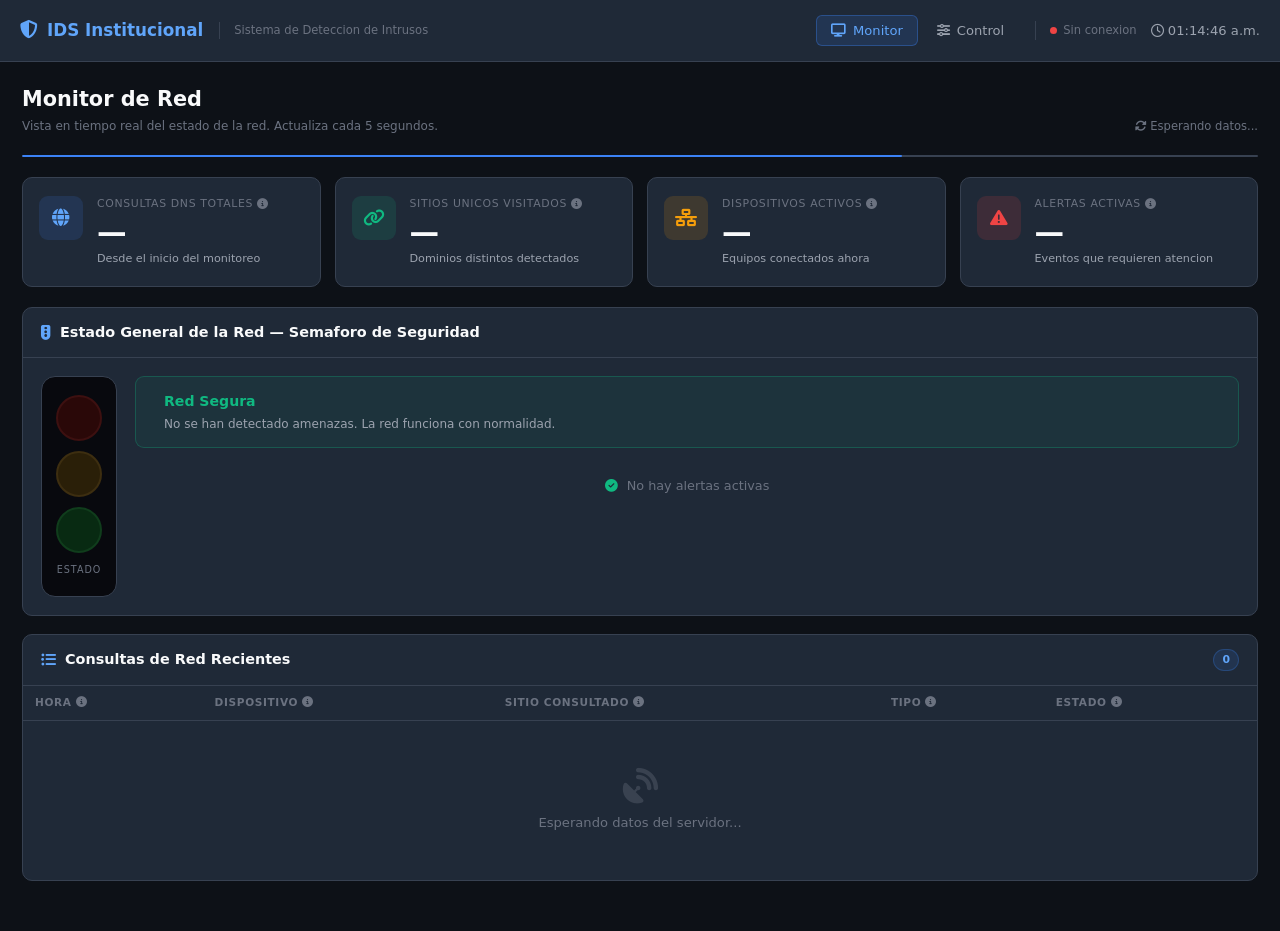
==== index.html @ 602c81d4 "feat: separar en index.html, css/styles.css y js/app.js" ====
<!DOCTYPE html>
<html lang="es">
<head>
<meta charset="UTF-8">
<meta name="viewport" content="width=device-width, initial-scale=1.0">
<title>IDS Institucional — Dashboard</title>
<link rel="stylesheet" href="https://cdnjs.cloudflare.com/ajax/libs/font-awesome/6.5.0/css/all.min.css">
<link rel="stylesheet" href="css/styles.css">
</head>
<body>

<!-- ─── Navbar ───────────────────────────────────────────────────────────────── -->
<nav class="navbar">
  <a class="brand" href="#">
    <i class="fas fa-shield-halved"></i>
    IDS Institucional
  </a>
  <span class="brand-sub">Sistema de Deteccion de Intrusos</span>

  <div class="nav-tabs">
    <button class="tab-btn active" id="tab-monitor" onclick="switchView('monitor')">
      <i class="fas fa-display"></i> Monitor
    </button>
    <button class="tab-btn" id="tab-control" onclick="switchView('control')">
      <i class="fas fa-sliders"></i> Control
    </button>
  </div>

  <div class="navbar-right">
    <div class="conn-pill">
      <div class="conn-dot ok" id="conn-dot"></div>
      <span id="conn-lbl">Conectando...</span>
    </div>
    <div class="clock"><i class="far fa-clock"></i> <span id="clock">--:--:--</span></div>
  </div>
</nav>

<!-- ─── Toasts ────────────────────────────────────────────────────────────────── -->
<div class="toast-wrap" id="toasts"></div>

<!-- ─── Modal ────────────────────────────────────────────────────────────────── -->
<div class="backdrop" id="backdrop">
  <div class="modal">
    <div class="modal-ttl" id="m-ttl">
      <i class="fas fa-triangle-exclamation"></i> Confirmar accion
    </div>
    <div class="modal-body" id="m-body">Esta accion es irreversible. Desea continuar?</div>
    <div class="modal-acts">
      <button class="btn btn-ghost" onclick="closeModal()">Cancelar</button>
      <button class="btn btn-danger" id="m-ok">Confirmar</button>
    </div>
  </div>
</div>

<!-- ─── Main ──────────────────────────────────────────────────────────────────── -->
<main class="main">

  <!-- ════════════════════════════════════════════════════════════════════════
       MONITOR VIEW
  ═══════════════════════════════════════════════════════════════════════════ -->
  <div id="view-monitor" class="view active">

    <div class="page-hdr">
      <div>
        <h1>Monitor de Red</h1>
        <p>Vista en tiempo real del estado de la red. Actualiza cada 5 segundos.</p>
      </div>
      <div class="last-upd" id="last-upd">
        <i class="fas fa-rotate"></i> Esperando datos...
      </div>
    </div>

    <div class="prog-bar"><div class="prog-fill" id="prog" style="width:100%"></div></div>

    <!-- Stats -->
    <div class="stats-grid">

      <div class="stat-card">
        <div class="stat-ico ico-blue"><i class="fas fa-globe"></i></div>
        <div>
          <div class="stat-lbl">
            <span class="tip-wrap">
              Consultas DNS totales
              <i class="fas fa-circle-info tip-ico"></i>
              <span class="tip-box">Numero de veces que los dispositivos buscaron una direccion en Internet desde que el sistema esta activo.</span>
            </span>
          </div>
          <div class="stat-val" id="s-dns">—</div>
          <div class="stat-desc">Desde el inicio del monitoreo</div>
        </div>
      </div>

      <div class="stat-card">
        <div class="stat-ico ico-green"><i class="fas fa-link"></i></div>
        <div>
          <div class="stat-lbl">
            <span class="tip-wrap">
              Sitios unicos visitados
              <i class="fas fa-circle-info tip-ico"></i>
              <span class="tip-box">Cantidad de sitios web o servicios de Internet distintos a los que se conectaron los equipos.</span>
            </span>
          </div>
          <div class="stat-val" id="s-dom">—</div>
          <div class="stat-desc">Dominios distintos detectados</div>
        </div>
      </div>

      <div class="stat-card">
        <div class="stat-ico ico-yellow"><i class="fas fa-network-wired"></i></div>
        <div>
          <div class="stat-lbl">
            <span class="tip-wrap">
              Dispositivos activos
              <i class="fas fa-circle-info tip-ico"></i>
              <span class="tip-box">Equipos (computadoras, celulares, impresoras, etc.) que estan generando trafico de red en este momento.</span>
            </span>
          </div>
          <div class="stat-val" id="s-ips">—</div>
          <div class="stat-desc">Equipos conectados ahora</div>
        </div>
      </div>

      <div class="stat-card">
        <div class="stat-ico ico-red"><i class="fas fa-triangle-exclamation"></i></div>
        <div>
          <div class="stat-lbl">
            <span class="tip-wrap">
              Alertas activas
              <i class="fas fa-circle-info tip-ico"></i>
              <span class="tip-box">Situaciones sospechosas o peligrosas que el sistema detecto y que requieren atencion del administrador.</span>
            </span>
          </div>
          <div class="stat-val" id="s-alr">—</div>
          <div class="stat-desc">Eventos que requieren atencion</div>
        </div>
      </div>

    </div>

    <!-- Traffic light -->
    <div class="card">
      <div class="card-hdr">
        <i class="fas fa-traffic-light" style="color:var(--blue2)"></i>
        <span class="card-title">Estado General de la Red — Semaforo de Seguridad</span>
      </div>
      <div class="card-body">
        <div class="tl-section">

          <div class="tl-casing">
            <div class="light l-red"    id="l-red"></div>
            <div class="light l-yellow" id="l-yellow"></div>
            <div class="light l-green"  id="l-green"></div>
            <div class="tl-label">Estado</div>
          </div>

          <div class="tl-info">
            <div class="status-banner green" id="sb">
              <i class="fas fa-shield-check sb-icon" id="sb-ico"></i>
              <div>
                <div class="sb-title" id="sb-ttl">Red Segura</div>
                <div class="sb-desc"  id="sb-desc">No se han detectado amenazas. La red funciona con normalidad.</div>
              </div>
            </div>
            <div class="alerts-list" id="alerts-list">
              <div class="no-alerts">
                <i class="fas fa-circle-check" style="color:var(--green);margin-right:5px;"></i>
                No hay alertas activas
              </div>
            </div>
          </div>

        </div>
      </div>
    </div>

    <!-- DNS table -->
    <div class="card">
      <div class="card-hdr">
        <i class="fas fa-list-ul" style="color:var(--blue2)"></i>
        <span class="card-title">Consultas de Red Recientes</span>
        <span class="card-badge" id="q-count">0</span>
      </div>
      <div class="tbl-wrap">
        <table>
          <thead>
            <tr>
              <th><span class="tip-wrap">Hora <i class="fas fa-circle-info tip-ico"></i><span class="tip-box">Momento exacto en que el dispositivo hizo la consulta.</span></span></th>
              <th><span class="tip-wrap">Dispositivo <i class="fas fa-circle-info tip-ico"></i><span class="tip-box">Identificador del equipo dentro de la red que realizo la consulta.</span></span></th>
              <th><span class="tip-wrap">Sitio consultado <i class="fas fa-circle-info tip-ico"></i><span class="tip-box">Pagina web o servicio al que intento acceder el dispositivo.</span></span></th>
              <th><span class="tip-wrap">Tipo <i class="fas fa-circle-info tip-ico"></i><span class="tip-box">Clase de consulta. "A" significa busqueda de un sitio web por nombre.</span></span></th>
              <th><span class="tip-wrap">Estado <i class="fas fa-circle-info tip-ico"></i><span class="tip-box">Normal = sin riesgo. No autorizado = dispositivo fuera de la lista blanca.</span></span></th>
            </tr>
          </thead>
          <tbody id="dns-body">
            <tr><td colspan="5"><div class="empty"><i class="fas fa-satellite-dish"></i><p>Esperando datos del servidor...</p></div></td></tr>
          </tbody>
        </table>
      </div>
    </div>

  </div><!-- /view-monitor -->


  <!-- ════════════════════════════════════════════════════════════════════════
       CONTROL VIEW
  ═══════════════════════════════════════════════════════════════════════════ -->
  <div id="view-control" class="view">

    <div class="page-hdr">
      <div>
        <h1>Panel de Control</h1>
        <p>Administracion de listas de acceso y configuracion del sistema IDS.</p>
      </div>
    </div>

    <div class="ctrl-grid">

      <!-- Whitelist add -->
      <div class="card">
        <div class="card-hdr">
          <i class="fas fa-shield-check" style="color:var(--green)"></i>
          <span class="card-title">Agregar a Lista Blanca</span>
        </div>
        <div class="card-body">
          <p style="font-size:.76rem;color:var(--txt3);margin-bottom:13px;">
            Dispositivos autorizados cuyo trafico no genera alertas.
          </p>

          <div class="fgroup">
            <label class="flabel"><i class="fas fa-tags"></i> Tipo de entrada</label>
            <div class="type-sel">
              <button class="type-tag sel" data-wlt="ip" onclick="selWlType(this)">
                <i class="fas fa-circle-nodes"></i> Direccion IP
              </button>
              <button class="type-tag" data-wlt="mac" onclick="selWlType(this)">
                <i class="fas fa-microchip"></i> MAC Address
              </button>
            </div>
          </div>

          <div class="fgroup">
            <label class="flabel" for="wl-val"><i class="fas fa-keyboard"></i> Valor</label>
            <input class="finput" id="wl-val" type="text"
              placeholder="Ej: 192.168.1.100" autocomplete="off">
            <div class="fhelper" id="wl-help">Ingrese la direccion IP del dispositivo a autorizar.</div>
          </div>

          <div class="fgroup">
            <label class="flabel" for="wl-desc"><i class="fas fa-comment"></i> Descripcion (opcional)</label>
            <input class="finput" id="wl-desc" type="text"
              placeholder="Ej: Laptop del director, Impresora sala A">
          </div>

          <button class="btn btn-ok btn-full" onclick="addWhitelist()">
            <i class="fas fa-plus"></i> Agregar a lista blanca
          </button>
        </div>
      </div>

      <!-- Blacklist add -->
      <div class="card">
        <div class="card-hdr">
          <i class="fas fa-ban" style="color:var(--red)"></i>
          <span class="card-title">Agregar a Lista Negra</span>
        </div>
        <div class="card-body">
          <p style="font-size:.76rem;color:var(--txt3);margin-bottom:13px;">
            Direcciones IP bloqueadas. Su trafico generara alertas criticas.
          </p>

          <div class="fgroup">
            <label class="flabel" for="bl-ip"><i class="fas fa-circle-nodes"></i> Direccion IP a bloquear</label>
            <input class="finput" id="bl-ip" type="text"
              placeholder="Ej: 203.0.113.45" autocomplete="off">
            <div class="fhelper">Ingrese la IP externa o interna a bloquear.</div>
          </div>

          <div class="fgroup">
            <label class="flabel" for="bl-reason"><i class="fas fa-clipboard"></i> Motivo del bloqueo</label>
            <input class="finput" id="bl-reason" type="text"
              placeholder="Ej: IP asociada a malware detectado">
          </div>

          <div class="fgroup">
            <label class="flabel" for="bl-sev"><i class="fas fa-gauge"></i> Nivel de amenaza</label>
            <select class="fselect" id="bl-sev">
              <option value="high">Alto — Bloqueo inmediato</option>
              <option value="medium">Medio — Monitorear y alertar</option>
              <option value="low">Bajo — Solo registrar</option>
            </select>
          </div>

          <button class="btn btn-danger btn-full" onclick="addBlacklist()">
            <i class="fas fa-ban"></i> Agregar a lista negra
          </button>
        </div>
      </div>

    </div><!-- /ctrl-grid -->

    <div class="ctrl-grid">

      <!-- Admin config -->
      <div class="card">
        <div class="card-hdr">
          <i class="fas fa-gear" style="color:var(--yellow)"></i>
          <span class="card-title">Configuracion del Sistema</span>
        </div>
        <div class="card-body">

          <div class="fgroup">
            <label class="flabel" for="adm-email"><i class="fas fa-envelope"></i> Correo del administrador</label>
            <input class="finput" id="adm-email" type="email"
              placeholder="admin@institucion.edu" autocomplete="off">
            <div class="fhelper">Las alertas criticas se enviaran a este correo.</div>
          </div>

          <button class="btn btn-primary btn-full" onclick="saveEmail()" style="margin-bottom:14px;">
            <i class="fas fa-floppy-disk"></i> Guardar correo
          </button>

          <div class="divider"></div>

          <div style="margin-bottom:10px;">
            <div style="font-size:.84rem;font-weight:600;margin-bottom:3px;">Gestion de registros</div>
            <div style="font-size:.73rem;color:var(--txt3);">
              Elimina todos los registros de eventos del sistema. Esta accion es permanente e irreversible.
            </div>
          </div>

          <button class="btn btn-warn btn-full" onclick="confirmClearLogs()">
            <i class="fas fa-trash-can"></i> Limpiar todos los logs
          </button>

        </div>
      </div>

      <!-- System status -->
      <div class="card">
        <div class="card-hdr">
          <i class="fas fa-server" style="color:var(--blue2)"></i>
          <span class="card-title">Estado del Sistema</span>
        </div>
        <div class="card-body">
          <div class="sys-row">
            <span class="sys-row-lbl"><i class="fas fa-plug"></i> API Backend</span>
            <span class="badge b-ok" id="api-badge"><i class="fas fa-circle"></i> En linea</span>
          </div>
          <div class="sys-row">
            <span class="sys-row-lbl"><i class="fas fa-rotate"></i> Actualizacion automatica</span>
            <span class="badge b-info"><i class="fas fa-circle"></i> Cada 5 seg</span>
          </div>
          <div class="sys-row">
            <span class="sys-row-lbl"><i class="fas fa-shield"></i> Modo proteccion</span>
            <span class="badge b-ok"><i class="fas fa-circle"></i> Activo</span>
          </div>
          <div class="sys-row">
            <span class="sys-row-lbl"><i class="fas fa-calendar"></i> Ultima sincronizacion</span>
            <span style="font-size:.74rem;color:var(--txt3);" id="ctrl-upd">—</span>
          </div>
          <div class="sys-row">
            <span class="sys-row-lbl"><i class="fas fa-location-dot"></i> Servidor</span>
            <span class="code-tag">192.168.1.80:5000</span>
          </div>
        </div>
      </div>

    </div><!-- /ctrl-grid -->

    <!-- Whitelist table -->
    <div class="card">
      <div class="card-hdr">
        <i class="fas fa-list-check" style="color:var(--green)"></i>
        <span class="card-title">Lista Blanca Actual</span>
        <span class="card-badge" id="wl-count">0 entradas</span>
        <button class="btn btn-ghost btn-sm" style="margin-left:auto;" onclick="loadWhitelist()">
          <i class="fas fa-rotate"></i> Actualizar
        </button>
      </div>
      <div class="tbl-wrap">
        <table>
          <thead>
            <tr>
              <th>Tipo</th>
              <th>Valor</th>
              <th>Descripcion</th>
              <th>Fecha de alta</th>
              <th style="text-align:center;">Accion</th>
            </tr>
          </thead>
          <tbody id="wl-body">
            <tr><td colspan="5"><div class="empty"><i class="fas fa-list-check"></i><p>Cargando lista blanca...</p></div></td></tr>
          </tbody>
        </table>
      </div>
    </div>

  </div><!-- /view-control -->

</main>

<script src="js/app.js"></script>
</body>
</html>
---- css/styles.css ----
*, *::before, *::after { box-sizing: border-box; margin: 0; padding: 0; }

:root {
  --bg:       #0d1117;
  --card:     #1f2937;
  --card2:    #161b24;
  --border:   #374151;
  --txt:      #f9fafb;
  --txt2:     #9ca3af;
  --txt3:     #6b7280;
  --blue:     #3b82f6;
  --blue2:    #60a5fa;
  --green:    #10b981;
  --yellow:   #f59e0b;
  --red:      #ef4444;
  --nav-h:    62px;
}

body {
  font-family: 'Segoe UI', system-ui, -apple-system, sans-serif;
  background: var(--bg);
  color: var(--txt);
  min-height: 100vh;
  line-height: 1.5;
  font-size: 14px;
}

/* ─── Scrollbar ─────────────────────────────────────────────────────────────── */
::-webkit-scrollbar { width: 6px; height: 6px; }
::-webkit-scrollbar-track { background: var(--bg); }
::-webkit-scrollbar-thumb { background: var(--border); border-radius: 3px; }

/* ─── Navbar ─────────────────────────────────────────────────────────────────── */
.navbar {
  position: fixed; top: 0; left: 0; right: 0;
  height: var(--nav-h);
  background: var(--card);
  border-bottom: 1px solid var(--border);
  display: flex; align-items: center;
  padding: 0 20px; gap: 16px;
  z-index: 200;
}
.brand {
  display: flex; align-items: center; gap: 9px;
  font-size: 1.05rem; font-weight: 700; color: var(--blue2);
  white-space: nowrap; text-decoration: none;
}
.brand i { font-size: 1.15rem; }
.brand-sub {
  font-size: 0.72rem; color: var(--txt3);
  border-left: 1px solid var(--border); padding-left: 14px;
  white-space: nowrap;
}
.nav-tabs { display: flex; gap: 4px; margin-left: auto; }
.tab-btn {
  display: flex; align-items: center; gap: 7px;
  padding: 7px 14px; border-radius: 6px; border: 1px solid transparent;
  background: transparent; color: var(--txt2);
  font-size: 0.82rem; font-weight: 500; cursor: pointer;
  transition: all .18s; font-family: inherit;
}
.tab-btn:hover { background: rgba(255,255,255,.05); color: var(--txt); }
.tab-btn.active {
  background: rgba(59,130,246,.14);
  border-color: rgba(59,130,246,.35);
  color: var(--blue2);
}
.navbar-right {
  display: flex; align-items: center; gap: 14px;
  border-left: 1px solid var(--border); padding-left: 14px;
}
.conn-pill {
  display: flex; align-items: center; gap: 6px;
  font-size: 0.72rem; color: var(--txt3);
}
.conn-dot {
  width: 7px; height: 7px; border-radius: 50%;
  background: var(--green);
}
.conn-dot.off { background: var(--red); }
.conn-dot.ok  { animation: blink 2s infinite; }
@keyframes blink { 0%,100% { opacity: 1; } 50% { opacity: .35; } }
.clock { font-size: 0.82rem; color: var(--txt2); font-variant-numeric: tabular-nums; }

/* ─── Main ───────────────────────────────────────────────────────────────────── */
.main {
  margin: 0 auto;
  padding: calc(var(--nav-h) + 22px) 22px 32px;
  max-width: 1380px;
}

/* ─── Views ──────────────────────────────────────────────────────────────────── */
.view { display: none; }
.view.active { display: block; }

/* ─── Page header ────────────────────────────────────────────────────────────── */
.page-hdr {
  display: flex; align-items: flex-end; justify-content: space-between;
  margin-bottom: 20px;
}
.page-hdr h1 { font-size: 1.3rem; font-weight: 700; }
.page-hdr p  { font-size: 0.75rem; color: var(--txt3); margin-top: 2px; }
.last-upd { font-size: 0.72rem; color: var(--txt3); text-align: right; }

/* ─── Progress bar ───────────────────────────────────────────────────────────── */
.prog-bar { height: 2px; background: var(--border); border-radius: 1px; margin-bottom: 20px; overflow: hidden; }
.prog-fill { height: 100%; background: var(--blue); border-radius: 1px; transition: width .08s linear; }

/* ─── Stats grid ─────────────────────────────────────────────────────────────── */
.stats-grid {
  display: grid;
  grid-template-columns: repeat(4, 1fr);
  gap: 14px;
  margin-bottom: 20px;
}
@media (max-width: 900px) { .stats-grid { grid-template-columns: repeat(2, 1fr); } }
@media (max-width: 480px) { .stats-grid { grid-template-columns: 1fr; } }

.stat-card {
  background: var(--card); border: 1px solid var(--border);
  border-radius: 10px; padding: 18px 16px;
  display: flex; align-items: flex-start; gap: 14px;
  transition: border-color .18s;
}
.stat-card:hover { border-color: var(--blue); }
.stat-ico {
  width: 44px; height: 44px; border-radius: 9px; flex-shrink: 0;
  display: flex; align-items: center; justify-content: center; font-size: 1.1rem;
}
.ico-blue   { background: rgba(59,130,246,.14); color: var(--blue2); }
.ico-green  { background: rgba(16,185,129,.14); color: var(--green); }
.ico-yellow { background: rgba(245,158,11,.14); color: var(--yellow); }
.ico-red    { background: rgba(239,68,68,.14);  color: var(--red); }

.stat-lbl {
  font-size: 0.68rem; color: var(--txt3);
  text-transform: uppercase; letter-spacing: .06em; margin-bottom: 3px;
}
.stat-val {
  font-size: 1.85rem; font-weight: 700; line-height: 1.1;
  font-variant-numeric: tabular-nums;
}
.stat-desc { font-size: 0.7rem; color: var(--txt2); margin-top: 3px; }

/* ─── Card ───────────────────────────────────────────────────────────────────── */
.card {
  background: var(--card); border: 1px solid var(--border);
  border-radius: 10px; margin-bottom: 18px; overflow: hidden;
}
.card-hdr {
  padding: 14px 18px; border-bottom: 1px solid var(--border);
  display: flex; align-items: center; gap: 9px;
}
.card-hdr i { font-size: 0.95rem; }
.card-title { font-size: 0.9rem; font-weight: 600; flex: 1; }
.card-badge {
  font-size: 0.68rem; padding: 2px 8px; border-radius: 999px;
  font-weight: 600;
  background: rgba(59,130,246,.13); color: var(--blue2);
  border: 1px solid rgba(59,130,246,.25);
}
.card-body { padding: 18px; }

/* ─── Tooltip ────────────────────────────────────────────────────────────────── */
.tip-wrap { position: relative; display: inline-flex; align-items: center; gap: 4px; }
.tip-ico  { color: var(--txt3); cursor: help; font-size: 0.7rem; }
.tip-box {
  visibility: hidden; opacity: 0;
  position: absolute; bottom: calc(100% + 7px); left: 50%;
  transform: translateX(-50%);
  background: #0c111a; border: 1px solid var(--border);
  color: var(--txt); font-size: 0.72rem; font-weight: 400;
  padding: 7px 10px; border-radius: 6px; width: 210px;
  text-align: center; line-height: 1.45;
  pointer-events: none; z-index: 300;
  box-shadow: 0 4px 18px rgba(0,0,0,.5);
  transition: opacity .15s;
}
.tip-box::after {
  content: ''; position: absolute; top: 100%; left: 50%;
  transform: translateX(-50%);
  border: 5px solid transparent; border-top-color: var(--border);
}
.tip-wrap:hover .tip-box { visibility: visible; opacity: 1; }

/* ─── Traffic light ──────────────────────────────────────────────────────────── */
.tl-section { display: flex; gap: 18px; align-items: stretch; }
@media (max-width: 640px) { .tl-section { flex-direction: column; } }

.tl-casing {
  background: #08090e; border: 1px solid var(--border);
  border-radius: 14px; padding: 18px 14px;
  display: flex; flex-direction: column; align-items: center; gap: 10px;
  min-width: 72px;
}
.tl-label { font-size: 0.6rem; text-transform: uppercase; letter-spacing: .1em; color: var(--txt3); }

.light {
  width: 46px; height: 46px; border-radius: 50%;
  transition: all .35s ease;
}
.l-red    { background: #2a0808; border: 2px solid #3d1010; }
.l-yellow { background: #2a1f08; border: 2px solid #3d2e10; }
.l-green  { background: #082a12; border: 2px solid #103d1c; }

.l-red.on {
  background: var(--red); border-color: #ff7070;
  box-shadow: 0 0 18px rgba(239,68,68,.65), 0 0 36px rgba(239,68,68,.28);
  animation: lpulse 1.4s ease-in-out infinite;
}
.l-yellow.on {
  background: var(--yellow); border-color: #fcd34d;
  box-shadow: 0 0 18px rgba(245,158,11,.65), 0 0 36px rgba(245,158,11,.28);
  animation: lpulse 2s ease-in-out infinite;
}
.l-green.on {
  background: var(--green); border-color: #34d399;
  box-shadow: 0 0 18px rgba(16,185,129,.65), 0 0 36px rgba(16,185,129,.28);
}
@keyframes lpulse { 0%,100% { opacity: 1; } 50% { opacity: .7; } }

.tl-info { flex: 1; display: flex; flex-direction: column; gap: 10px; }

.status-banner {
  border-radius: 9px; padding: 14px 16px;
  display: flex; align-items: center; gap: 12px; border: 1px solid;
}
.status-banner.green  { background: rgba(16,185,129,.07);  border-color: rgba(16,185,129,.28); }
.status-banner.yellow { background: rgba(245,158,11,.07);  border-color: rgba(245,158,11,.28); }
.status-banner.red    { background: rgba(239,68,68,.07);   border-color: rgba(239,68,68,.28); }

.sb-icon { font-size: 1.35rem; }
.status-banner.green  .sb-icon { color: var(--green); }
.status-banner.yellow .sb-icon { color: var(--yellow); }
.status-banner.red    .sb-icon { color: var(--red); }

.sb-title { font-size: 0.88rem; font-weight: 600; }
.status-banner.green  .sb-title { color: var(--green); }
.status-banner.yellow .sb-title { color: var(--yellow); }
.status-banner.red    .sb-title { color: var(--red); }
.sb-desc { font-size: 0.75rem; color: var(--txt2); margin-top: 2px; }

.alerts-list { display: flex; flex-direction: column; gap: 7px; }

.alert-item {
  background: rgba(255,255,255,.02); border: 1px solid var(--border);
  border-radius: 7px; padding: 10px 12px;
  display: flex; align-items: flex-start; gap: 9px; font-size: 0.78rem;
}
.alert-item.red    { border-left: 3px solid var(--red); }
.alert-item.yellow { border-left: 3px solid var(--yellow); }
.alert-item.green  { border-left: 3px solid var(--green); }
.alert-item.red    .ai-ico { color: var(--red); }
.alert-item.yellow .ai-ico { color: var(--yellow); }
.alert-item.green  .ai-ico { color: var(--green); }
.ai-ico { margin-top: 1px; }
.ai-msg { color: var(--txt); font-weight: 500; }
.ai-meta { color: var(--txt3); font-size: 0.7rem; margin-top: 2px; }

.no-alerts {
  text-align: center; padding: 18px;
  color: var(--txt3); font-size: 0.8rem;
}

/* ─── Table ──────────────────────────────────────────────────────────────────── */
.tbl-wrap { overflow-x: auto; }
table { width: 100%; border-collapse: collapse; font-size: 0.82rem; }
thead th {
  text-align: left; padding: 9px 12px;
  font-size: 0.66rem; font-weight: 600;
  text-transform: uppercase; letter-spacing: .06em;
  color: var(--txt3); border-bottom: 1px solid var(--border);
  white-space: nowrap;
}
tbody tr { border-bottom: 1px solid rgba(55,65,81,.45); transition: background .12s; }
tbody tr:last-child { border-bottom: none; }
tbody tr:hover { background: rgba(255,255,255,.02); }
td { padding: 11px 12px; vertical-align: middle; }
td.dim { color: var(--txt2); font-size: 0.78rem; }

/* ─── Badge ──────────────────────────────────────────────────────────────────── */
.badge {
  display: inline-flex; align-items: center; gap: 4px;
  padding: 2px 7px; border-radius: 4px;
  font-size: 0.66rem; font-weight: 700;
  text-transform: uppercase; letter-spacing: .04em;
}
.b-ok   { background: rgba(16,185,129,.1);  color: var(--green); }
.b-warn { background: rgba(245,158,11,.1);  color: var(--yellow); }
.b-err  { background: rgba(239,68,68,.1);   color: var(--red); }
.b-info { background: rgba(59,130,246,.1);  color: var(--blue2); }

.code-tag {
  font-family: 'Courier New', monospace; font-size: 0.8em;
  color: var(--blue2); background: rgba(59,130,246,.09);
  padding: 1px 5px; border-radius: 3px;
}

/* ─── Empty state ────────────────────────────────────────────────────────────── */
.empty {
  text-align: center; padding: 36px 20px; color: var(--txt3);
}
.empty i { font-size: 2.2rem; display: block; margin-bottom: 10px; opacity: .35; }
.empty p  { font-size: 0.82rem; }

/* ─── Control grid ───────────────────────────────────────────────────────────── */
.ctrl-grid {
  display: grid; grid-template-columns: 1fr 1fr;
  gap: 18px; margin-bottom: 18px;
}
@media (max-width: 760px) { .ctrl-grid { grid-template-columns: 1fr; } }

/* ─── Form ───────────────────────────────────────────────────────────────────── */
.fgroup { margin-bottom: 13px; }
.flabel {
  display: flex; align-items: center; gap: 6px;
  font-size: 0.76rem; font-weight: 500; color: var(--txt2); margin-bottom: 5px;
}
.finput, .fselect {
  width: 100%; padding: 8px 11px;
  background: var(--card2); border: 1px solid var(--border);
  border-radius: 6px; color: var(--txt);
  font-size: 0.83rem; font-family: inherit; outline: none;
  transition: border-color .18s, box-shadow .18s;
}
.finput:focus, .fselect:focus {
  border-color: var(--blue);
  box-shadow: 0 0 0 3px rgba(59,130,246,.1);
}
.finput::placeholder { color: var(--txt3); }
.fhelper { font-size: 0.69rem; color: var(--txt3); margin-top: 4px; }

.type-sel { display: flex; gap: 7px; flex-wrap: wrap; }
.type-tag {
  padding: 5px 11px; border-radius: 999px;
  border: 1px solid var(--border); font-size: 0.75rem;
  cursor: pointer; transition: all .18s;
  color: var(--txt2); background: transparent; font-family: inherit;
}
.type-tag.sel {
  background: rgba(59,130,246,.14);
  border-color: rgba(59,130,246,.45); color: var(--blue2);
}

.divider { height: 1px; background: var(--border); margin: 14px 0; }

/* ─── Buttons ────────────────────────────────────────────────────────────────── */
.btn {
  display: inline-flex; align-items: center; gap: 7px;
  padding: 8px 15px; border: none; border-radius: 6px;
  font-size: 0.82rem; font-weight: 500; cursor: pointer;
  transition: all .18s; font-family: inherit; outline: none;
}
.btn:disabled { opacity: .5; cursor: not-allowed; }
.btn-primary { background: var(--blue); color: #fff; }
.btn-primary:hover:not(:disabled) { background: #2563eb; }
.btn-danger {
  background: rgba(239,68,68,.13); color: var(--red);
  border: 1px solid rgba(239,68,68,.28);
}
.btn-danger:hover:not(:disabled) { background: rgba(239,68,68,.24); }
.btn-warn {
  background: rgba(245,158,11,.13); color: var(--yellow);
  border: 1px solid rgba(245,158,11,.28);
}
.btn-warn:hover:not(:disabled) { background: rgba(245,158,11,.24); }
.btn-ok {
  background: rgba(16,185,129,.13); color: var(--green);
  border: 1px solid rgba(16,185,129,.28);
}
.btn-ok:hover:not(:disabled) { background: rgba(16,185,129,.24); }
.btn-ghost {
  background: transparent; color: var(--txt2);
  border: 1px solid var(--border);
}
.btn-ghost:hover { background: rgba(255,255,255,.05); }
.btn-sm  { padding: 5px 10px; font-size: 0.72rem; }
.btn-full { width: 100%; justify-content: center; }

/* ─── System status rows ─────────────────────────────────────────────────────── */
.sys-row {
  display: flex; justify-content: space-between; align-items: center;
  padding: 9px 0; border-bottom: 1px solid var(--border); font-size: 0.8rem;
}
.sys-row:last-child { border-bottom: none; }
.sys-row-lbl { color: var(--txt2); display: flex; align-items: center; gap: 7px; }

/* ─── Toast ──────────────────────────────────────────────────────────────────── */
.toast-wrap {
  position: fixed; bottom: 22px; right: 22px;
  display: flex; flex-direction: column; gap: 7px; z-index: 9999;
}
.toast {
  background: var(--card); border: 1px solid var(--border);
  border-radius: 8px; padding: 11px 15px;
  display: flex; align-items: center; gap: 9px;
  font-size: 0.82rem; min-width: 250px;
  box-shadow: 0 4px 18px rgba(0,0,0,.45);
  animation: tin .28s ease;
}
@keyframes tin { from { transform: translateX(110%); opacity: 0; } to { transform: translateX(0); opacity: 1; } }
.toast.t-ok   { border-left: 3px solid var(--green); }
.toast.t-err  { border-left: 3px solid var(--red); }
.toast.t-warn { border-left: 3px solid var(--yellow); }
.toast.t-ok   i { color: var(--green); }
.toast.t-err  i { color: var(--red); }
.toast.t-warn i { color: var(--yellow); }

/* ─── Modal ──────────────────────────────────────────────────────────────────── */
.backdrop {
  position: fixed; inset: 0; background: rgba(0,0,0,.72);
  display: none; align-items: center; justify-content: center; z-index: 500;
}
.backdrop.show { display: flex; }
.modal {
  background: var(--card); border: 1px solid var(--border);
  border-radius: 11px; padding: 22px; max-width: 400px; width: 92%;
}
.modal-ttl {
  font-size: 0.95rem; font-weight: 600; margin-bottom: 8px;
  display: flex; align-items: center; gap: 8px; color: var(--red);
}
.modal-body { font-size: 0.82rem; color: var(--txt2); margin-bottom: 18px; line-height: 1.6; }
.modal-acts { display: flex; gap: 9px; justify-content: flex-end; }
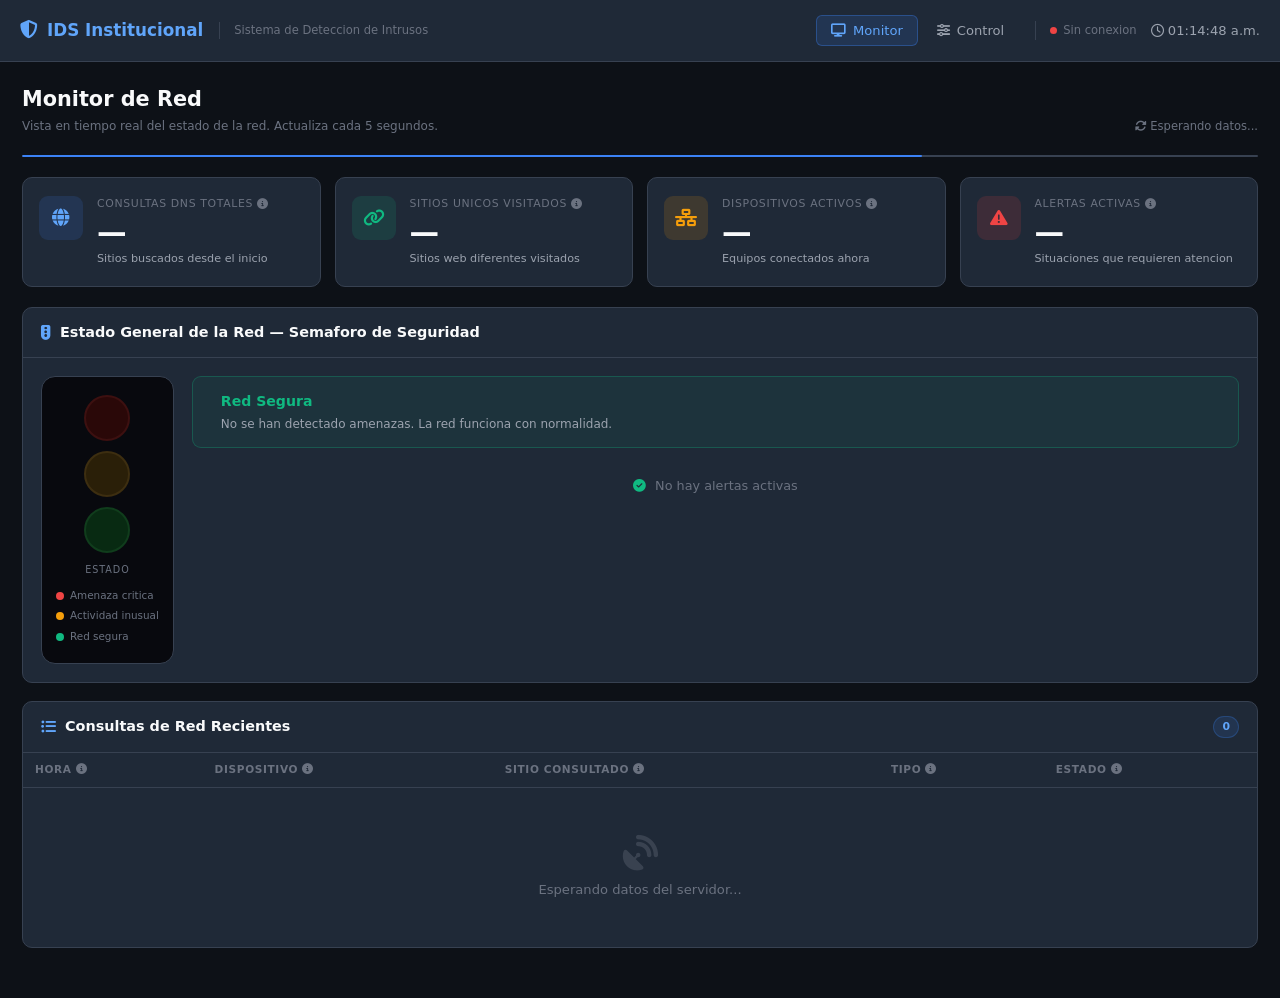
==== commit 4e1da839: "feat: dashboard intuitivo para usuarios no técnicos" ====
--- a/index.html
+++ b/index.html
@@ -86,7 +86,7 @@
             </span>
           </div>
           <div class="stat-val" id="s-dns">—</div>
-          <div class="stat-desc">Desde el inicio del monitoreo</div>
+          <div class="stat-desc">Sitios buscados desde el inicio</div>
         </div>
       </div>
 
@@ -101,7 +101,7 @@
             </span>
           </div>
           <div class="stat-val" id="s-dom">—</div>
-          <div class="stat-desc">Dominios distintos detectados</div>
+          <div class="stat-desc">Sitios web diferentes visitados</div>
         </div>
       </div>
 
@@ -131,7 +131,7 @@
             </span>
           </div>
           <div class="stat-val" id="s-alr">—</div>
-          <div class="stat-desc">Eventos que requieren atencion</div>
+          <div class="stat-desc">Situaciones que requieren atencion</div>
         </div>
       </div>
 
@@ -151,6 +151,11 @@
             <div class="light l-yellow" id="l-yellow"></div>
             <div class="light l-green"  id="l-green"></div>
             <div class="tl-label">Estado</div>
+            <div class="tl-legend">
+              <div class="tl-legend-item"><span class="tl-dot tl-dot-red"></span>Amenaza critica</div>
+              <div class="tl-legend-item"><span class="tl-dot tl-dot-yellow"></span>Actividad inusual</div>
+              <div class="tl-legend-item"><span class="tl-dot tl-dot-green"></span>Red segura</div>
+            </div>
           </div>
 
           <div class="tl-info">
@@ -223,7 +228,7 @@
         </div>
         <div class="card-body">
           <p style="font-size:.76rem;color:var(--txt3);margin-bottom:13px;">
-            Dispositivos autorizados cuyo trafico no genera alertas.
+            Los equipos en esta lista son de confianza. El sistema no generara alertas cuando se conecten.
           </p>
 
           <div class="fgroup">
@@ -236,19 +241,21 @@
                 <i class="fas fa-microchip"></i> MAC Address
               </button>
             </div>
+            <div class="fhelper">Elija si identificara el equipo por su direccion IP (numero que lo ubica en la red) o por su MAC (codigo unico grabado en el hardware del dispositivo).</div>
           </div>
 
           <div class="fgroup">
             <label class="flabel" for="wl-val"><i class="fas fa-keyboard"></i> Valor</label>
             <input class="finput" id="wl-val" type="text"
               placeholder="Ej: 192.168.1.100" autocomplete="off">
-            <div class="fhelper" id="wl-help">Ingrese la direccion IP del dispositivo a autorizar.</div>
+            <div class="fhelper" id="wl-help">Ingrese la direccion IP del dispositivo a autorizar. Puede verla en Configuracion de red del equipo.</div>
           </div>
 
           <div class="fgroup">
             <label class="flabel" for="wl-desc"><i class="fas fa-comment"></i> Descripcion (opcional)</label>
             <input class="finput" id="wl-desc" type="text"
               placeholder="Ej: Laptop del director, Impresora sala A">
+            <div class="fhelper">Escriba un nombre que le ayude a identificar este equipo mas adelante, por ejemplo su ubicacion o quien lo usa.</div>
           </div>
 
           <button class="btn btn-ok btn-full" onclick="addWhitelist()">
@@ -265,20 +272,21 @@
         </div>
         <div class="card-body">
           <p style="font-size:.76rem;color:var(--txt3);margin-bottom:13px;">
-            Direcciones IP bloqueadas. Su trafico generara alertas criticas.
+            Cualquier equipo con estas IPs generara una alerta critica automaticamente al conectarse.
           </p>
 
           <div class="fgroup">
             <label class="flabel" for="bl-ip"><i class="fas fa-circle-nodes"></i> Direccion IP a bloquear</label>
             <input class="finput" id="bl-ip" type="text"
               placeholder="Ej: 203.0.113.45" autocomplete="off">
-            <div class="fhelper">Ingrese la IP externa o interna a bloquear.</div>
+            <div class="fhelper">Escriba la IP del equipo o servidor que desea vigilar. Puede obtenerla del reporte de alertas o de la tabla de consultas DNS.</div>
           </div>
 
           <div class="fgroup">
             <label class="flabel" for="bl-reason"><i class="fas fa-clipboard"></i> Motivo del bloqueo</label>
             <input class="finput" id="bl-reason" type="text"
               placeholder="Ej: IP asociada a malware detectado">
+            <div class="fhelper">Escriba brevemente por que bloquea esta IP. Esto quedara registrado para que otros administradores entiendan el motivo.</div>
           </div>
 
           <div class="fgroup">
@@ -288,6 +296,7 @@
               <option value="medium">Medio — Monitorear y alertar</option>
               <option value="low">Bajo — Solo registrar</option>
             </select>
+            <div class="fhelper">Alto: el sistema bloquea de inmediato cualquier comunicacion. Medio: genera alerta pero permite el trafico. Bajo: solo deja un registro sin interrumpir.</div>
           </div>
 
           <button class="btn btn-danger btn-full" onclick="addBlacklist()">
@@ -312,7 +321,7 @@
             <label class="flabel" for="adm-email"><i class="fas fa-envelope"></i> Correo del administrador</label>
             <input class="finput" id="adm-email" type="email"
               placeholder="admin@institucion.edu" autocomplete="off">
-            <div class="fhelper">Las alertas criticas se enviaran a este correo.</div>
+            <div class="fhelper">Cuando el sistema detecte una amenaza grave, enviara un aviso automatico a este correo. Asegurese de que sea una cuenta que revise con frecuencia.</div>
           </div>
 
           <button class="btn btn-primary btn-full" onclick="saveEmail()" style="margin-bottom:14px;">
--- a/css/styles.css
+++ b/css/styles.css
@@ -191,9 +191,21 @@
   background: #08090e; border: 1px solid var(--border);
   border-radius: 14px; padding: 18px 14px;
   display: flex; flex-direction: column; align-items: center; gap: 10px;
-  min-width: 72px;
+  min-width: 120px;
 }
 .tl-label { font-size: 0.6rem; text-transform: uppercase; letter-spacing: .1em; color: var(--txt3); }
+
+.tl-legend { display: flex; flex-direction: column; gap: 5px; width: 100%; }
+.tl-legend-item {
+  display: flex; align-items: center; gap: 6px;
+  font-size: 0.65rem; color: var(--txt3);
+}
+.tl-dot {
+  width: 8px; height: 8px; border-radius: 50%; flex-shrink: 0;
+}
+.tl-dot-red    { background: var(--red); }
+.tl-dot-yellow { background: var(--yellow); }
+.tl-dot-green  { background: var(--green); }
 
 .light {
   width: 46px; height: 46px; border-radius: 50%;
@@ -289,6 +301,7 @@
 .b-warn { background: rgba(245,158,11,.1);  color: var(--yellow); }
 .b-err  { background: rgba(239,68,68,.1);   color: var(--red); }
 .b-info { background: rgba(59,130,246,.1);  color: var(--blue2); }
+.b-muted { background: rgba(107,114,128,.1); color: var(--txt2); }
 
 .code-tag {
   font-family: 'Courier New', monospace; font-size: 0.8em;
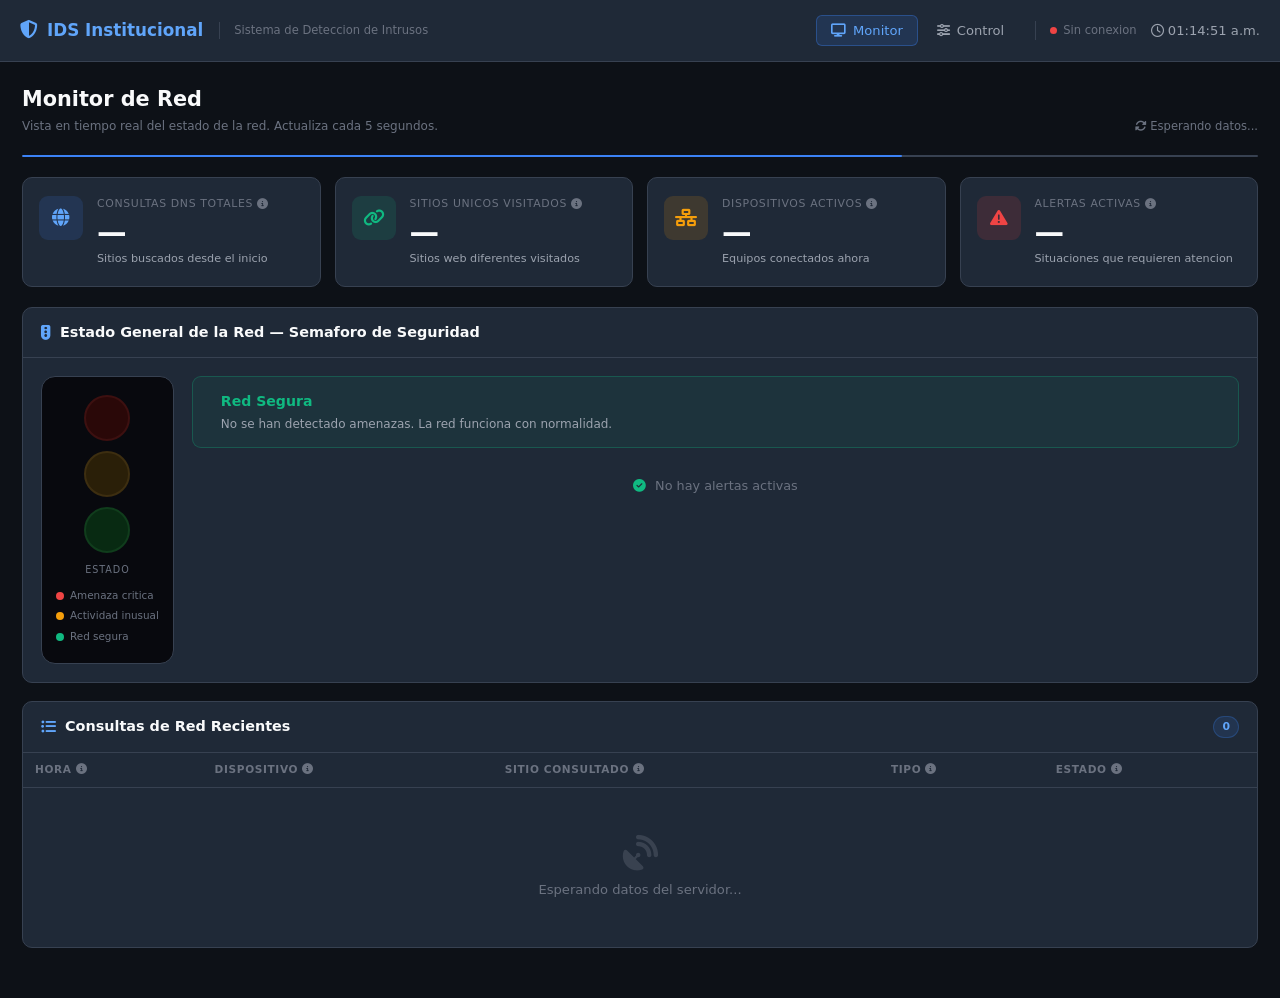
==== commit a99c2ad9: "feat: tabla Lista Negra Actual en Panel de Control, fix addBlacklist" ====
--- a/index.html
+++ b/index.html
@@ -404,6 +404,34 @@
       </div>
     </div>
 
+    <!-- Blacklist table -->
+    <div class="card">
+      <div class="card-hdr">
+        <i class="fas fa-ban" style="color:var(--red)"></i>
+        <span class="card-title">Lista Negra Actual</span>
+        <span class="card-badge" id="bl-count">0 entradas</span>
+        <button class="btn btn-ghost btn-sm" style="margin-left:auto;" onclick="loadBlacklist()">
+          <i class="fas fa-rotate"></i> Actualizar
+        </button>
+      </div>
+      <div class="tbl-wrap">
+        <table>
+          <thead>
+            <tr>
+              <th>IP</th>
+              <th>Motivo del bloqueo</th>
+              <th>Nivel de amenaza</th>
+              <th>Fecha de alta</th>
+              <th style="text-align:center;">Accion</th>
+            </tr>
+          </thead>
+          <tbody id="bl-body">
+            <tr><td colspan="5"><div class="empty"><i class="fas fa-ban"></i><p>Cargando lista negra...</p></div></td></tr>
+          </tbody>
+        </table>
+      </div>
+    </div>
+
   </div><!-- /view-control -->
 
 </main>
